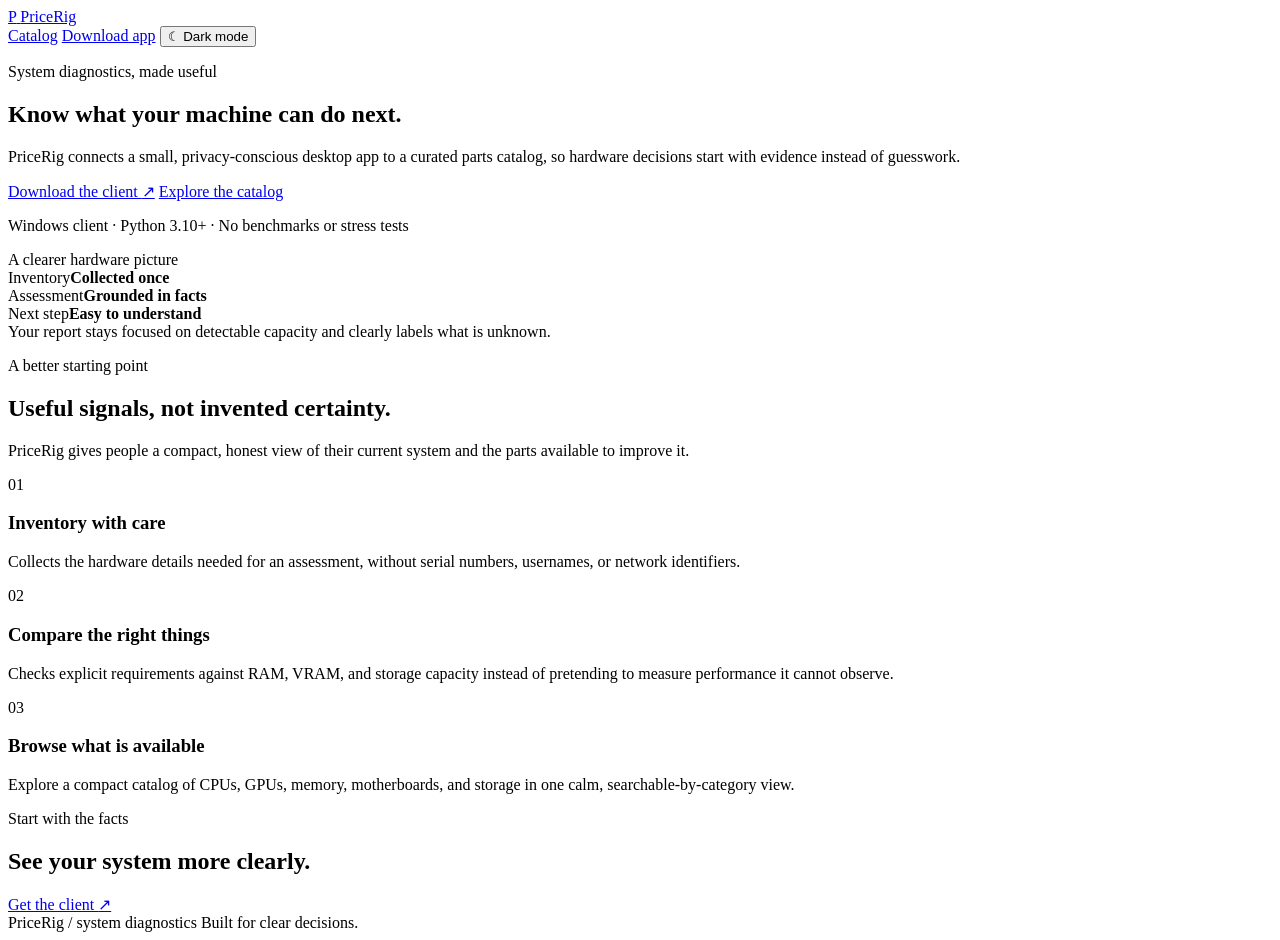
==== server/web/index.html @ 9207de4d "Add production static frontend and catalog hosting" ====
<!doctype html>
<html lang="en">
  <head>
    <meta charset="utf-8">
    <meta name="viewport" content="width=device-width, initial-scale=1">
    <meta name="description" content="PriceRig turns a simple hardware inventory into a clear, evidence-led system report.">
    <title>PriceRig | Hardware clarity, without the guesswork</title>
    <link rel="stylesheet" href="/styles.css">
    <script src="/config.js"></script>
    <script src="/app.js" defer></script>
  </head>
  <body>
    <header class="site-header">
      <a class="brand" href="/" aria-label="PriceRig home">
        <span class="brand-mark" aria-hidden="true">P</span>
        <span>PriceRig</span>
      </a>
      <nav class="site-nav" aria-label="Primary navigation">
        <a href="/catalog">Catalog</a>
        <a class="button button-small button-quiet" href="/downloads/pricerig-client.zip" download>Download app</a>
        <button class="theme-toggle" type="button" data-theme-toggle aria-label="Switch to dark mode">
          <span aria-hidden="true" data-theme-icon>☾</span>
          <span data-theme-label>Dark mode</span>
        </button>
      </nav>
    </header>

    <main>
      <section class="hero page-width">
        <div class="hero-copy">
          <p class="eyebrow">System diagnostics, made useful</p>
          <h1>Know what your machine can do next.</h1>
          <p class="hero-lede">PriceRig connects a small, privacy-conscious desktop app to a curated parts catalog, so hardware decisions start with evidence instead of guesswork.</p>
          <div class="hero-actions">
            <a class="button button-primary" href="/downloads/pricerig-client.zip" download>Download the client <span aria-hidden="true">↗</span></a>
            <a class="button button-secondary" href="/catalog">Explore the catalog</a>
          </div>
          <p class="microcopy">Windows client · Python 3.10+ · No benchmarks or stress tests</p>
        </div>
        <div class="hero-panel" aria-label="How PriceRig works">
          <div class="panel-topline"><span class="status-dot"></span> A clearer hardware picture</div>
          <div class="signal-row"><span>Inventory</span><strong>Collected once</strong></div>
          <div class="signal-row"><span>Assessment</span><strong>Grounded in facts</strong></div>
          <div class="signal-row"><span>Next step</span><strong>Easy to understand</strong></div>
          <div class="panel-note">Your report stays focused on detectable capacity and clearly labels what is unknown.</div>
        </div>
      </section>

      <section class="section page-width">
        <div class="section-heading">
          <div>
            <p class="eyebrow">A better starting point</p>
            <h2>Useful signals, not invented certainty.</h2>
          </div>
          <p>PriceRig gives people a compact, honest view of their current system and the parts available to improve it.</p>
        </div>
        <div class="feature-grid">
          <article class="feature-card"><span class="feature-number">01</span><h3>Inventory with care</h3><p>Collects the hardware details needed for an assessment, without serial numbers, usernames, or network identifiers.</p></article>
          <article class="feature-card"><span class="feature-number">02</span><h3>Compare the right things</h3><p>Checks explicit requirements against RAM, VRAM, and storage capacity instead of pretending to measure performance it cannot observe.</p></article>
          <article class="feature-card"><span class="feature-number">03</span><h3>Browse what is available</h3><p>Explore a compact catalog of CPUs, GPUs, memory, motherboards, and storage in one calm, searchable-by-category view.</p></article>
        </div>
      </section>

      <section class="callout page-width">
        <div><p class="eyebrow">Start with the facts</p><h2>See your system more clearly.</h2></div>
        <a class="button button-primary" href="/downloads/pricerig-client.zip" download>Get the client <span aria-hidden="true">↗</span></a>
      </section>
    </main>

    <footer class="site-footer page-width">
      <span>PriceRig <span class="muted">/ system diagnostics</span></span>
      <span class="muted">Built for clear decisions.</span>
    </footer>
  </body>
</html>
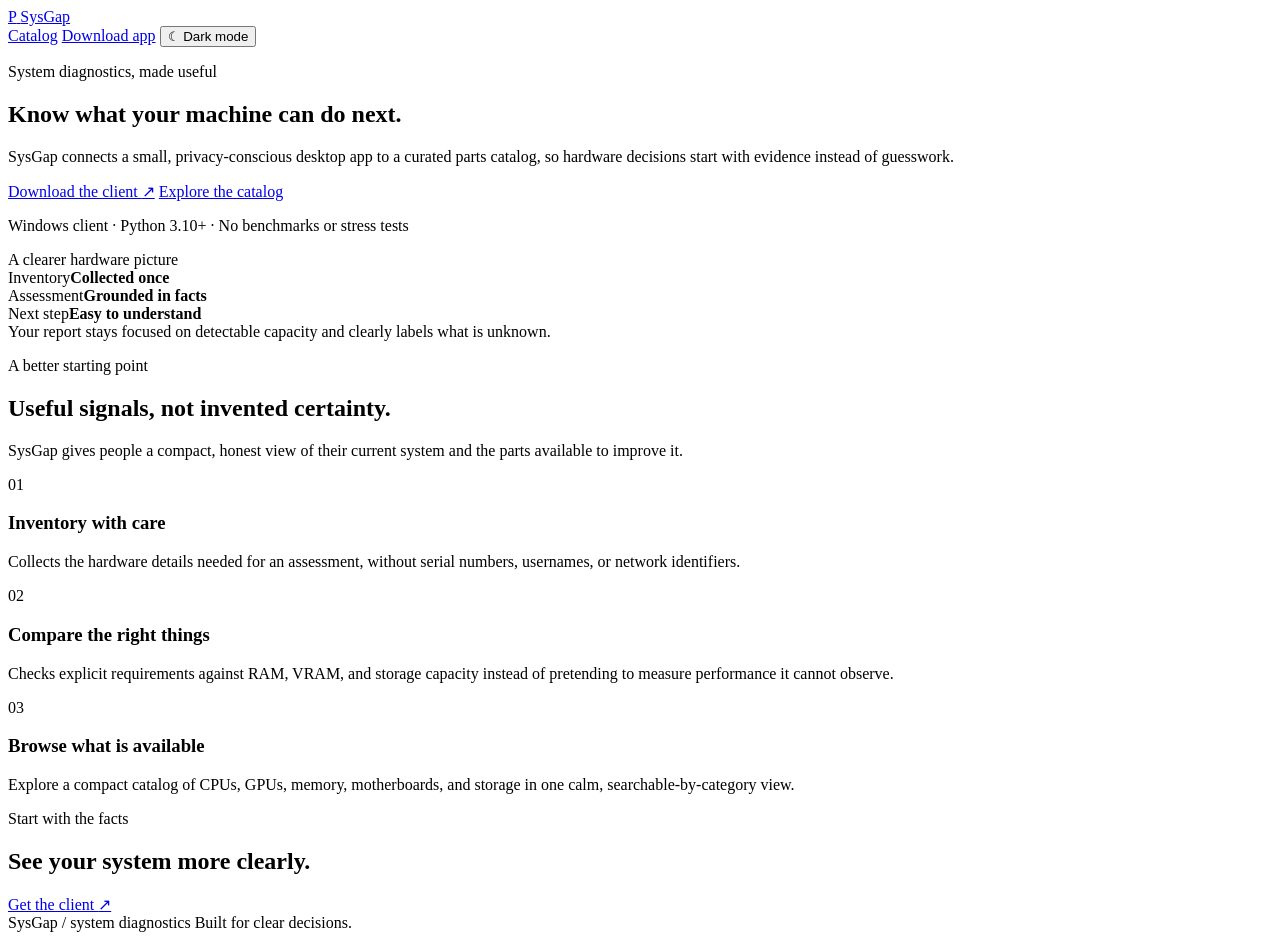
==== commit ba60ea46: "Renamed Project name across references + Updated deployment configurations and environment variables" ====
--- a/server/web/index.html
+++ b/server/web/index.html
@@ -3,21 +3,21 @@
   <head>
     <meta charset="utf-8">
     <meta name="viewport" content="width=device-width, initial-scale=1">
-    <meta name="description" content="PriceRig turns a simple hardware inventory into a clear, evidence-led system report.">
-    <title>PriceRig | Hardware clarity, without the guesswork</title>
+    <meta name="description" content="SysGap turns a simple hardware inventory into a clear, evidence-led system report.">
+    <title>SysGap | Hardware clarity, without the guesswork</title>
     <link rel="stylesheet" href="/styles.css">
     <script src="/config.js"></script>
     <script src="/app.js" defer></script>
   </head>
   <body>
     <header class="site-header">
-      <a class="brand" href="/" aria-label="PriceRig home">
+      <a class="brand" href="/" aria-label="SysGap home">
         <span class="brand-mark" aria-hidden="true">P</span>
-        <span>PriceRig</span>
+        <span>SysGap</span>
       </a>
       <nav class="site-nav" aria-label="Primary navigation">
         <a href="/catalog">Catalog</a>
-        <a class="button button-small button-quiet" href="/downloads/pricerig-client.zip" download>Download app</a>
+        <a class="button button-small button-quiet" href="/downloads/sysgap-client.zip" download>Download app</a>
         <button class="theme-toggle" type="button" data-theme-toggle aria-label="Switch to dark mode">
           <span aria-hidden="true" data-theme-icon>☾</span>
           <span data-theme-label>Dark mode</span>
@@ -30,14 +30,14 @@
         <div class="hero-copy">
           <p class="eyebrow">System diagnostics, made useful</p>
           <h1>Know what your machine can do next.</h1>
-          <p class="hero-lede">PriceRig connects a small, privacy-conscious desktop app to a curated parts catalog, so hardware decisions start with evidence instead of guesswork.</p>
+          <p class="hero-lede">SysGap connects a small, privacy-conscious desktop app to a curated parts catalog, so hardware decisions start with evidence instead of guesswork.</p>
           <div class="hero-actions">
-            <a class="button button-primary" href="/downloads/pricerig-client.zip" download>Download the client <span aria-hidden="true">↗</span></a>
+            <a class="button button-primary" href="/downloads/sysgap-client.zip" download>Download the client <span aria-hidden="true">↗</span></a>
             <a class="button button-secondary" href="/catalog">Explore the catalog</a>
           </div>
           <p class="microcopy">Windows client · Python 3.10+ · No benchmarks or stress tests</p>
         </div>
-        <div class="hero-panel" aria-label="How PriceRig works">
+        <div class="hero-panel" aria-label="How SysGap works">
           <div class="panel-topline"><span class="status-dot"></span> A clearer hardware picture</div>
           <div class="signal-row"><span>Inventory</span><strong>Collected once</strong></div>
           <div class="signal-row"><span>Assessment</span><strong>Grounded in facts</strong></div>
@@ -52,7 +52,7 @@
             <p class="eyebrow">A better starting point</p>
             <h2>Useful signals, not invented certainty.</h2>
           </div>
-          <p>PriceRig gives people a compact, honest view of their current system and the parts available to improve it.</p>
+          <p>SysGap gives people a compact, honest view of their current system and the parts available to improve it.</p>
         </div>
         <div class="feature-grid">
           <article class="feature-card"><span class="feature-number">01</span><h3>Inventory with care</h3><p>Collects the hardware details needed for an assessment, without serial numbers, usernames, or network identifiers.</p></article>
@@ -63,12 +63,12 @@
 
       <section class="callout page-width">
         <div><p class="eyebrow">Start with the facts</p><h2>See your system more clearly.</h2></div>
-        <a class="button button-primary" href="/downloads/pricerig-client.zip" download>Get the client <span aria-hidden="true">↗</span></a>
+        <a class="button button-primary" href="/downloads/sysgap-client.zip" download>Get the client <span aria-hidden="true">↗</span></a>
       </section>
     </main>
 
     <footer class="site-footer page-width">
-      <span>PriceRig <span class="muted">/ system diagnostics</span></span>
+      <span>SysGap <span class="muted">/ system diagnostics</span></span>
       <span class="muted">Built for clear decisions.</span>
     </footer>
   </body>
